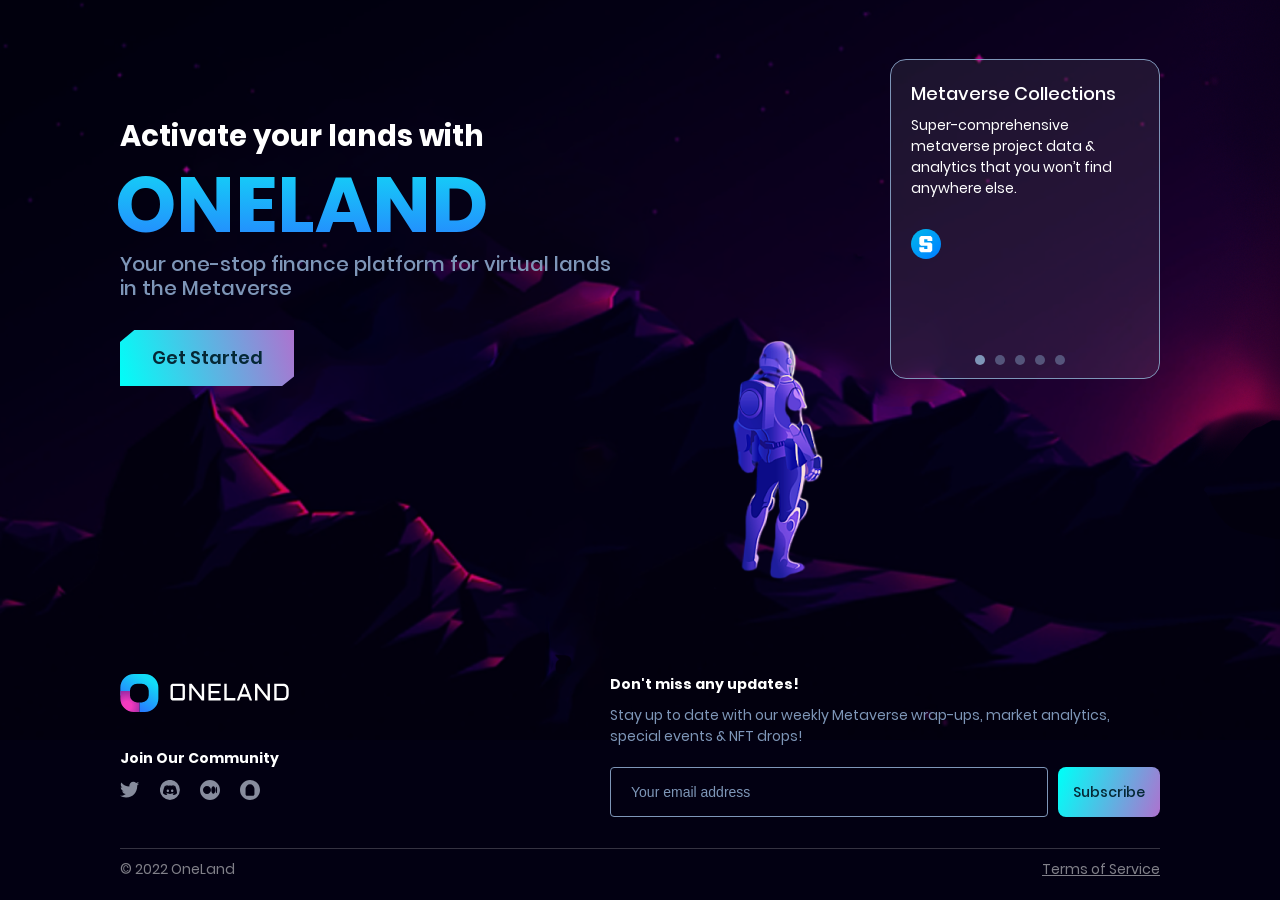
==== index.html @ 05b23cea "deploy: onelandworld/oneland-home@d1d3a62c7130ad51a1234f5a727af1a8e2350b4d" ====
<!DOCTYPE html><html><head><meta name="description" content="One-Stop Land Platform For The Metaverse"/><script async="" src="https://www.googletagmanager.com/gtag/js?id=G-53GM5QS3TE"></script><script>
                      window.dataLayer = window.dataLayer || [];
                      function gtag(){dataLayer.push(arguments);}
                      gtag('js', new Date());
                      gtag('config', 'G-53GM5QS3TE', {  page_path: window.location.pathname });
                    </script><script src="https://platform.twitter.com/widgets.js"></script><meta charSet="utf-8"/><meta name="viewport" content="width=device-width,user-scalable=no"/><meta name="twitter:card" content="summary_large_image"/><meta content="website" property="og:type"/><meta content="OneLand" property="og:site_name"/><meta content="Providing in-depth metaverse data, a land-NFT marketplace and decentralised land financing." property="og:title"/><meta content="https://test.oneland.world/images/twitter_card.png" property="og:image"/><title>ONELAND</title><meta name="next-head-count" content="8"/><link rel="preload" href="/_next/static/css/f285d5e7f4c159bf.css" as="style"/><link rel="stylesheet" href="/_next/static/css/f285d5e7f4c159bf.css" data-n-g=""/><noscript data-n-css=""></noscript><script defer="" nomodule="" src="/_next/static/chunks/polyfills-5cd94c89d3acac5f.js"></script><script src="/_next/static/chunks/webpack-9156655ee0be5806.js" defer=""></script><script src="/_next/static/chunks/framework-4975f770e34de116.js" defer=""></script><script src="/_next/static/chunks/main-056d531d8af152ad.js" defer=""></script><script src="/_next/static/chunks/pages/_app-96e90a92459dfe51.js" defer=""></script><script src="/_next/static/chunks/pages/index-7f9d99bef6bca309.js" defer=""></script><script src="/_next/static/mtpyhe5Tn_V7V4c9-rPi_/_buildManifest.js" defer=""></script><script src="/_next/static/mtpyhe5Tn_V7V4c9-rPi_/_ssgManifest.js" defer=""></script><script src="/_next/static/mtpyhe5Tn_V7V4c9-rPi_/_middlewareManifest.js" defer=""></script><style data-styled="" data-styled-version="5.3.3"></style></head><body><div id="__next" data-reactroot=""><div class="App"></div></div><script id="__NEXT_DATA__" type="application/json">{"props":{"pageProps":{}},"page":"/","query":{},"buildId":"mtpyhe5Tn_V7V4c9-rPi_","nextExport":true,"autoExport":true,"isFallback":false,"scriptLoader":[]}</script></body></html>
---- _next/static/css/f285d5e7f4c159bf.css ----
body,html{padding:0;margin:0;font-family:Poppins,-apple-system,BlinkMacSystemFont,Segoe UI,Roboto,Oxygen,Ubuntu,Cantarell,Fira Sans,Droid Sans,Helvetica Neue,sans-serif;font-weight:400;font-size:14px;-webkit-text-size-adjust:100%;-webkit-tap-highlight-color:rgba(0,0,0,0)}@media screen and (max-width:1600px){html{font-size:12.6px}}@media screen and (max-width:1560px){html{font-size:12.25px}}@media screen and (max-width:1520px){html{font-size:11.9px}}@media screen and (max-width:1440px){html{font-size:11.2px}}@media screen and (max-width:1360px){html{font-size:10.5px}}@media screen and (max-width:1280px){html{font-size:9.8px}}a{color:inherit;text-decoration:none}*{-webkit-box-sizing:border-box;-moz-box-sizing:border-box;box-sizing:border-box}#__next{overflow:hidden;display:-moz-box;display:flex;-moz-box-orient:vertical;-moz-box-direction:normal;flex-direction:column}#__next,.App,body,html{height:100%;width:100%}.echarts-for-react{height:100%!important}.MuiCheckbox-root{padding:0!important}@font-face{font-family:Poppins;src:url(/fonts/Poppins-Regular.ttf) format("truetype");font-style:normal;font-weight:400}@font-face{font-family:Poppins;src:url(/fonts/Poppins-Medium.ttf) format("truetype");font-style:normal;font-weight:500}@font-face{font-family:Poppins;src:url(/fonts/Poppins-SemiBold.ttf) format("truetype");font-style:normal;font-weight:600}@font-face{font-family:Poppins;src:url(/fonts/Poppins-Bold.ttf) format("truetype");font-style:normal;font-weight:700}@font-face{font-family:Poppins;src:url(/fonts/Poppins-ExtraBold.ttf) format("truetype");font-style:normal;font-weight:800}@font-face{font-family:Poppins;src:url(/fonts/Poppins-Black.ttf) format("truetype");font-style:normal;font-weight:900}@font-face{font-family:Mono-Spaced;src:url(/fonts/DroidSansMono.ttf) format("truetype");font-style:normal;font-weight:400}@font-face{font-family:Roboto;src:url(/fonts/Roboto-Regular.ttf) format("truetype");font-style:normal;font-weight:400}.w-400{font-weight:400!important}.w-500{font-weight:500!important}.w-600{font-weight:600!important}.w-700{font-weight:700!important}.w-800{font-weight:800!important}.w-900{font-weight:900!important}.hidden-scroll-bar::-webkit-scrollbar{display:none}.scrollbar::-webkit-scrollbar{width:6px;height:6px;background-color:transparent}.scrollbar::-webkit-scrollbar-thumb{border-radius:3px;background-color:hsla(0,0%,50%,.5)}input::-webkit-inner-spin-button,input::-webkit-outer-spin-button{-webkit-appearance:none}input[type=number]{-moz-appearance:textfield}.MuiTooltip-popper>a{text-decoration:underline}.leaflet-image-layer,.leaflet-layer,.leaflet-marker-icon,.leaflet-marker-shadow,.leaflet-pane,.leaflet-pane>canvas,.leaflet-pane>svg,.leaflet-tile,.leaflet-tile-container,.leaflet-zoom-box{position:absolute;left:0;top:0}.leaflet-container{overflow:hidden}.leaflet-marker-icon,.leaflet-marker-shadow,.leaflet-tile{-webkit-user-select:none;-moz-user-select:none;-ms-user-select:none;user-select:none;-webkit-user-drag:none}.leaflet-tile::-moz-selection{background:transparent}.leaflet-tile::selection{background:transparent}.leaflet-safari .leaflet-tile{image-rendering:-webkit-optimize-contrast}.leaflet-safari .leaflet-tile-container{width:1600px;height:1600px;-webkit-transform-origin:0 0}.leaflet-marker-icon,.leaflet-marker-shadow{display:block}.leaflet-container .leaflet-marker-pane img,.leaflet-container .leaflet-overlay-pane svg,.leaflet-container .leaflet-shadow-pane img,.leaflet-container .leaflet-tile,.leaflet-container .leaflet-tile-pane img,.leaflet-container img.leaflet-image-layer{max-width:none!important;max-height:none!important}.leaflet-container.leaflet-touch-zoom{touch-action:pan-x pan-y}.leaflet-container.leaflet-touch-drag{touch-action:none;touch-action:pinch-zoom}.leaflet-container.leaflet-touch-drag.leaflet-touch-zoom{touch-action:none}.leaflet-container{-webkit-tap-highlight-color:transparent}.leaflet-container a{-webkit-tap-highlight-color:rgba(51,181,229,.4)}.leaflet-tile{-webkit-filter:inherit;filter:inherit;visibility:hidden}.leaflet-tile-loaded{visibility:inherit}.leaflet-zoom-box{width:0;height:0;-moz-box-sizing:border-box;-webkit-box-sizing:border-box;box-sizing:border-box;z-index:800}.leaflet-overlay-pane svg{-moz-user-select:none}.leaflet-pane{z-index:400}.leaflet-tile-pane{z-index:200}.leaflet-overlay-pane{z-index:400}.leaflet-shadow-pane{z-index:500}.leaflet-marker-pane{z-index:600}.leaflet-tooltip-pane{z-index:650}.leaflet-popup-pane{z-index:700}.leaflet-map-pane canvas{z-index:100}.leaflet-map-pane svg{z-index:200}.leaflet-vml-shape{width:1px;height:1px}.lvml{behavior:url(#default#VML);display:inline-block;position:absolute}.leaflet-control{position:relative;z-index:800;pointer-events:visiblePainted;pointer-events:auto}.leaflet-bottom,.leaflet-top{position:absolute;z-index:1000;pointer-events:none}.leaflet-top{top:0}.leaflet-right{right:0}.leaflet-bottom{bottom:0}.leaflet-left{left:0}.leaflet-control{float:left;clear:both}.leaflet-right .leaflet-control{float:right}.leaflet-top .leaflet-control{margin-top:10px}.leaflet-bottom .leaflet-control{margin-bottom:10px}.leaflet-left .leaflet-control{margin-left:10px}.leaflet-right .leaflet-control{margin-right:10px}.leaflet-fade-anim .leaflet-tile{will-change:opacity}.leaflet-fade-anim .leaflet-popup{opacity:0;-webkit-transition:opacity .2s linear;-moz-transition:opacity .2s linear;transition:opacity .2s linear}.leaflet-fade-anim .leaflet-map-pane .leaflet-popup{opacity:1}.leaflet-zoom-animated{-webkit-transform-origin:0 0;-moz-transform-origin:0 0;transform-origin:0 0}.leaflet-zoom-anim .leaflet-zoom-animated{will-change:transform;-webkit-transition:-webkit-transform .25s cubic-bezier(0,0,.25,1);-moz-transition:-moz-transform .25s cubic-bezier(0,0,.25,1);transition:-webkit-transform .25s cubic-bezier(0,0,.25,1);-moz-transition:transform .25s cubic-bezier(0,0,.25,1),-moz-transform .25s cubic-bezier(0,0,.25,1);transition:transform .25s cubic-bezier(0,0,.25,1);transition:transform .25s cubic-bezier(0,0,.25,1),-webkit-transform .25s cubic-bezier(0,0,.25,1),-moz-transform .25s cubic-bezier(0,0,.25,1)}.leaflet-pan-anim .leaflet-tile,.leaflet-zoom-anim .leaflet-tile{-webkit-transition:none;-moz-transition:none;transition:none}.leaflet-zoom-anim .leaflet-zoom-hide{visibility:hidden}.leaflet-interactive{cursor:pointer}.leaflet-grab{cursor:-webkit-grab;cursor:-moz-grab;cursor:grab}.leaflet-crosshair,.leaflet-crosshair .leaflet-interactive{cursor:crosshair}.leaflet-control,.leaflet-popup-pane{cursor:auto}.leaflet-dragging .leaflet-grab,.leaflet-dragging .leaflet-grab .leaflet-interactive,.leaflet-dragging .leaflet-marker-draggable{cursor:move;cursor:-webkit-grabbing;cursor:-moz-grabbing;cursor:grabbing}.leaflet-image-layer,.leaflet-marker-icon,.leaflet-marker-shadow,.leaflet-pane>svg path,.leaflet-tile-container{pointer-events:none}.leaflet-image-layer.leaflet-interactive,.leaflet-marker-icon.leaflet-interactive,.leaflet-pane>svg path.leaflet-interactive,svg.leaflet-image-layer.leaflet-interactive path{pointer-events:visiblePainted;pointer-events:auto}.leaflet-container{background:#ddd;outline:0}.leaflet-container a{color:#0078a8}.leaflet-container a.leaflet-active{outline:2px solid orange}.leaflet-zoom-box{border:2px dotted #38f;background:rgba(255,255,255,.5)}.leaflet-container{font:12px/1.5 Helvetica Neue,Arial,Helvetica,sans-serif}.leaflet-bar{-webkit-box-shadow:0 1px 5px rgba(0,0,0,.65);box-shadow:0 1px 5px rgba(0,0,0,.65);border-radius:4px}.leaflet-bar a,.leaflet-bar a:hover{background-color:#fff;border-bottom:1px solid #ccc;width:26px;height:26px;line-height:26px;display:block;text-align:center;text-decoration:none;color:#000}.leaflet-bar a,.leaflet-control-layers-toggle{background-position:50% 50%;background-repeat:no-repeat;display:block}.leaflet-bar a:hover{background-color:#f4f4f4}.leaflet-bar a:first-child{border-top-left-radius:4px;border-top-right-radius:4px}.leaflet-bar a:last-child{border-bottom-left-radius:4px;border-bottom-right-radius:4px;border-bottom:none}.leaflet-bar a.leaflet-disabled{cursor:default;background-color:#f4f4f4;color:#bbb}.leaflet-touch .leaflet-bar a{width:30px;height:30px;line-height:30px}.leaflet-touch .leaflet-bar a:first-child{border-top-left-radius:2px;border-top-right-radius:2px}.leaflet-touch .leaflet-bar a:last-child{border-bottom-left-radius:2px;border-bottom-right-radius:2px}.leaflet-control-zoom-in,.leaflet-control-zoom-out{font:700 18px Lucida Console,Monaco,monospace;text-indent:1px}.leaflet-touch .leaflet-control-zoom-in,.leaflet-touch .leaflet-control-zoom-out{font-size:22px}.leaflet-control-layers{-webkit-box-shadow:0 1px 5px rgba(0,0,0,.4);box-shadow:0 1px 5px rgba(0,0,0,.4);background:#fff;border-radius:5px}.leaflet-control-layers-toggle{background-image:url(/_next/static/media/layers.ef6db872.png);width:36px;height:36px}.leaflet-retina .leaflet-control-layers-toggle{background-image:url(/_next/static/media/layers-2x.9859cd12.png);background-size:26px 26px}.leaflet-touch .leaflet-control-layers-toggle{width:44px;height:44px}.leaflet-control-layers-expanded .leaflet-control-layers-toggle,.leaflet-control-layers .leaflet-control-layers-list{display:none}.leaflet-control-layers-expanded .leaflet-control-layers-list{display:block;position:relative}.leaflet-control-layers-expanded{padding:6px 10px 6px 6px;color:#333;background:#fff}.leaflet-control-layers-scrollbar{overflow-y:scroll;overflow-x:hidden;padding-right:5px}.leaflet-control-layers-selector{margin-top:2px;position:relative;top:1px}.leaflet-control-layers label{display:block}.leaflet-control-layers-separator{height:0;border-top:1px solid #ddd;margin:5px -10px 5px -6px}.leaflet-default-icon-path{background-image:url(/_next/static/media/marker-icon.d577052a.png)}.leaflet-container .leaflet-control-attribution{background:#fff;background:hsla(0,0%,100%,.7);margin:0}.leaflet-control-attribution,.leaflet-control-scale-line{padding:0 5px;color:#333}.leaflet-control-attribution a{text-decoration:none}.leaflet-control-attribution a:hover{text-decoration:underline}.leaflet-container .leaflet-control-attribution,.leaflet-container .leaflet-control-scale{font-size:11px}.leaflet-left .leaflet-control-scale{margin-left:5px}.leaflet-bottom .leaflet-control-scale{margin-bottom:5px}.leaflet-control-scale-line{border:2px solid #777;border-top:none;line-height:1.1;padding:2px 5px 1px;font-size:11px;white-space:nowrap;overflow:hidden;-moz-box-sizing:border-box;-webkit-box-sizing:border-box;box-sizing:border-box;background:#fff;background:hsla(0,0%,100%,.5)}.leaflet-control-scale-line:not(:first-child){border-top:2px solid #777;border-bottom:none;margin-top:-2px}.leaflet-control-scale-line:not(:first-child):not(:last-child){border-bottom:2px solid #777}.leaflet-touch .leaflet-bar,.leaflet-touch .leaflet-control-attribution,.leaflet-touch .leaflet-control-layers{-webkit-box-shadow:none;box-shadow:none}.leaflet-touch .leaflet-bar,.leaflet-touch .leaflet-control-layers{border:2px solid rgba(0,0,0,.2);background-clip:padding-box}.leaflet-popup{position:absolute;text-align:center;margin-bottom:20px}.leaflet-popup-content-wrapper{padding:1px;text-align:left;border-radius:12px}.leaflet-popup-content{margin:13px 19px;line-height:1.4}.leaflet-popup-content p{margin:18px 0}.leaflet-popup-tip-container{width:40px;height:20px;position:absolute;left:50%;margin-left:-20px;overflow:hidden;pointer-events:none}.leaflet-popup-tip{width:17px;height:17px;padding:1px;margin:-10px auto 0;-webkit-transform:rotate(45deg);-moz-transform:rotate(45deg);transform:rotate(45deg)}.leaflet-popup-content-wrapper,.leaflet-popup-tip{background:#fff;color:#333;-webkit-box-shadow:0 3px 14px rgba(0,0,0,.4);box-shadow:0 3px 14px rgba(0,0,0,.4)}.leaflet-container a.leaflet-popup-close-button{position:absolute;top:0;right:0;padding:4px 4px 0 0;border:none;text-align:center;width:18px;height:14px;font:16px/14px Tahoma,Verdana,sans-serif;color:#c3c3c3;text-decoration:none;font-weight:700;background:transparent}.leaflet-container a.leaflet-popup-close-button:hover{color:#999}.leaflet-popup-scrolled{overflow:auto;border-bottom:1px solid #ddd;border-top:1px solid #ddd}.leaflet-oldie .leaflet-popup-content-wrapper{-ms-zoom:1}.leaflet-oldie .leaflet-popup-tip{width:24px;margin:0 auto;-ms-filter:"progid:DXImageTransform.Microsoft.Matrix(M11=0.70710678, M12=0.70710678, M21=-0.70710678, M22=0.70710678)";filter:progid:DXImageTransform.Microsoft.Matrix(M11=0.70710678,M12=0.70710678,M21=-0.70710678,M22=0.70710678)}.leaflet-oldie .leaflet-popup-tip-container{margin-top:-1px}.leaflet-oldie .leaflet-control-layers,.leaflet-oldie .leaflet-control-zoom,.leaflet-oldie .leaflet-popup-content-wrapper,.leaflet-oldie .leaflet-popup-tip{border:1px solid #999}.leaflet-div-icon{background:#fff;border:1px solid #666}.leaflet-tooltip{position:absolute;padding:6px;background-color:#fff;border:1px solid #fff;border-radius:3px;color:#222;white-space:nowrap;-webkit-user-select:none;-moz-user-select:none;-ms-user-select:none;user-select:none;pointer-events:none;-webkit-box-shadow:0 1px 3px rgba(0,0,0,.4);box-shadow:0 1px 3px rgba(0,0,0,.4)}.leaflet-tooltip.leaflet-clickable{cursor:pointer;pointer-events:auto}.leaflet-tooltip-bottom:before,.leaflet-tooltip-left:before,.leaflet-tooltip-right:before,.leaflet-tooltip-top:before{position:absolute;pointer-events:none;border:6px solid transparent;background:transparent;content:""}.leaflet-tooltip-bottom{margin-top:6px}.leaflet-tooltip-top{margin-top:-6px}.leaflet-tooltip-bottom:before,.leaflet-tooltip-top:before{left:50%;margin-left:-6px}.leaflet-tooltip-top:before{bottom:0;margin-bottom:-12px;border-top-color:#fff}.leaflet-tooltip-bottom:before{top:0;margin-top:-12px;margin-left:-6px;border-bottom-color:#fff}.leaflet-tooltip-left{margin-left:-6px}.leaflet-tooltip-right{margin-left:6px}.leaflet-tooltip-left:before,.leaflet-tooltip-right:before{top:50%;margin-top:-6px}.leaflet-tooltip-left:before{right:0;margin-right:-12px;border-left-color:#fff}.leaflet-tooltip-right:before{left:0;margin-left:-12px;border-right-color:#fff}
---- _next/static/css/f285d5e7f4c159bf.css ----
body,html{padding:0;margin:0;font-family:Poppins,-apple-system,BlinkMacSystemFont,Segoe UI,Roboto,Oxygen,Ubuntu,Cantarell,Fira Sans,Droid Sans,Helvetica Neue,sans-serif;font-weight:400;font-size:14px;-webkit-text-size-adjust:100%;-webkit-tap-highlight-color:rgba(0,0,0,0)}@media screen and (max-width:1600px){html{font-size:12.6px}}@media screen and (max-width:1560px){html{font-size:12.25px}}@media screen and (max-width:1520px){html{font-size:11.9px}}@media screen and (max-width:1440px){html{font-size:11.2px}}@media screen and (max-width:1360px){html{font-size:10.5px}}@media screen and (max-width:1280px){html{font-size:9.8px}}a{color:inherit;text-decoration:none}*{-webkit-box-sizing:border-box;-moz-box-sizing:border-box;box-sizing:border-box}#__next{overflow:hidden;display:-moz-box;display:flex;-moz-box-orient:vertical;-moz-box-direction:normal;flex-direction:column}#__next,.App,body,html{height:100%;width:100%}.echarts-for-react{height:100%!important}.MuiCheckbox-root{padding:0!important}@font-face{font-family:Poppins;src:url(/fonts/Poppins-Regular.ttf) format("truetype");font-style:normal;font-weight:400}@font-face{font-family:Poppins;src:url(/fonts/Poppins-Medium.ttf) format("truetype");font-style:normal;font-weight:500}@font-face{font-family:Poppins;src:url(/fonts/Poppins-SemiBold.ttf) format("truetype");font-style:normal;font-weight:600}@font-face{font-family:Poppins;src:url(/fonts/Poppins-Bold.ttf) format("truetype");font-style:normal;font-weight:700}@font-face{font-family:Poppins;src:url(/fonts/Poppins-ExtraBold.ttf) format("truetype");font-style:normal;font-weight:800}@font-face{font-family:Poppins;src:url(/fonts/Poppins-Black.ttf) format("truetype");font-style:normal;font-weight:900}@font-face{font-family:Mono-Spaced;src:url(/fonts/DroidSansMono.ttf) format("truetype");font-style:normal;font-weight:400}@font-face{font-family:Roboto;src:url(/fonts/Roboto-Regular.ttf) format("truetype");font-style:normal;font-weight:400}.w-400{font-weight:400!important}.w-500{font-weight:500!important}.w-600{font-weight:600!important}.w-700{font-weight:700!important}.w-800{font-weight:800!important}.w-900{font-weight:900!important}.hidden-scroll-bar::-webkit-scrollbar{display:none}.scrollbar::-webkit-scrollbar{width:6px;height:6px;background-color:transparent}.scrollbar::-webkit-scrollbar-thumb{border-radius:3px;background-color:hsla(0,0%,50%,.5)}input::-webkit-inner-spin-button,input::-webkit-outer-spin-button{-webkit-appearance:none}input[type=number]{-moz-appearance:textfield}.MuiTooltip-popper>a{text-decoration:underline}.leaflet-image-layer,.leaflet-layer,.leaflet-marker-icon,.leaflet-marker-shadow,.leaflet-pane,.leaflet-pane>canvas,.leaflet-pane>svg,.leaflet-tile,.leaflet-tile-container,.leaflet-zoom-box{position:absolute;left:0;top:0}.leaflet-container{overflow:hidden}.leaflet-marker-icon,.leaflet-marker-shadow,.leaflet-tile{-webkit-user-select:none;-moz-user-select:none;-ms-user-select:none;user-select:none;-webkit-user-drag:none}.leaflet-tile::-moz-selection{background:transparent}.leaflet-tile::selection{background:transparent}.leaflet-safari .leaflet-tile{image-rendering:-webkit-optimize-contrast}.leaflet-safari .leaflet-tile-container{width:1600px;height:1600px;-webkit-transform-origin:0 0}.leaflet-marker-icon,.leaflet-marker-shadow{display:block}.leaflet-container .leaflet-marker-pane img,.leaflet-container .leaflet-overlay-pane svg,.leaflet-container .leaflet-shadow-pane img,.leaflet-container .leaflet-tile,.leaflet-container .leaflet-tile-pane img,.leaflet-container img.leaflet-image-layer{max-width:none!important;max-height:none!important}.leaflet-container.leaflet-touch-zoom{touch-action:pan-x pan-y}.leaflet-container.leaflet-touch-drag{touch-action:none;touch-action:pinch-zoom}.leaflet-container.leaflet-touch-drag.leaflet-touch-zoom{touch-action:none}.leaflet-container{-webkit-tap-highlight-color:transparent}.leaflet-container a{-webkit-tap-highlight-color:rgba(51,181,229,.4)}.leaflet-tile{-webkit-filter:inherit;filter:inherit;visibility:hidden}.leaflet-tile-loaded{visibility:inherit}.leaflet-zoom-box{width:0;height:0;-moz-box-sizing:border-box;-webkit-box-sizing:border-box;box-sizing:border-box;z-index:800}.leaflet-overlay-pane svg{-moz-user-select:none}.leaflet-pane{z-index:400}.leaflet-tile-pane{z-index:200}.leaflet-overlay-pane{z-index:400}.leaflet-shadow-pane{z-index:500}.leaflet-marker-pane{z-index:600}.leaflet-tooltip-pane{z-index:650}.leaflet-popup-pane{z-index:700}.leaflet-map-pane canvas{z-index:100}.leaflet-map-pane svg{z-index:200}.leaflet-vml-shape{width:1px;height:1px}.lvml{behavior:url(#default#VML);display:inline-block;position:absolute}.leaflet-control{position:relative;z-index:800;pointer-events:visiblePainted;pointer-events:auto}.leaflet-bottom,.leaflet-top{position:absolute;z-index:1000;pointer-events:none}.leaflet-top{top:0}.leaflet-right{right:0}.leaflet-bottom{bottom:0}.leaflet-left{left:0}.leaflet-control{float:left;clear:both}.leaflet-right .leaflet-control{float:right}.leaflet-top .leaflet-control{margin-top:10px}.leaflet-bottom .leaflet-control{margin-bottom:10px}.leaflet-left .leaflet-control{margin-left:10px}.leaflet-right .leaflet-control{margin-right:10px}.leaflet-fade-anim .leaflet-tile{will-change:opacity}.leaflet-fade-anim .leaflet-popup{opacity:0;-webkit-transition:opacity .2s linear;-moz-transition:opacity .2s linear;transition:opacity .2s linear}.leaflet-fade-anim .leaflet-map-pane .leaflet-popup{opacity:1}.leaflet-zoom-animated{-webkit-transform-origin:0 0;-moz-transform-origin:0 0;transform-origin:0 0}.leaflet-zoom-anim .leaflet-zoom-animated{will-change:transform;-webkit-transition:-webkit-transform .25s cubic-bezier(0,0,.25,1);-moz-transition:-moz-transform .25s cubic-bezier(0,0,.25,1);transition:-webkit-transform .25s cubic-bezier(0,0,.25,1);-moz-transition:transform .25s cubic-bezier(0,0,.25,1),-moz-transform .25s cubic-bezier(0,0,.25,1);transition:transform .25s cubic-bezier(0,0,.25,1);transition:transform .25s cubic-bezier(0,0,.25,1),-webkit-transform .25s cubic-bezier(0,0,.25,1),-moz-transform .25s cubic-bezier(0,0,.25,1)}.leaflet-pan-anim .leaflet-tile,.leaflet-zoom-anim .leaflet-tile{-webkit-transition:none;-moz-transition:none;transition:none}.leaflet-zoom-anim .leaflet-zoom-hide{visibility:hidden}.leaflet-interactive{cursor:pointer}.leaflet-grab{cursor:-webkit-grab;cursor:-moz-grab;cursor:grab}.leaflet-crosshair,.leaflet-crosshair .leaflet-interactive{cursor:crosshair}.leaflet-control,.leaflet-popup-pane{cursor:auto}.leaflet-dragging .leaflet-grab,.leaflet-dragging .leaflet-grab .leaflet-interactive,.leaflet-dragging .leaflet-marker-draggable{cursor:move;cursor:-webkit-grabbing;cursor:-moz-grabbing;cursor:grabbing}.leaflet-image-layer,.leaflet-marker-icon,.leaflet-marker-shadow,.leaflet-pane>svg path,.leaflet-tile-container{pointer-events:none}.leaflet-image-layer.leaflet-interactive,.leaflet-marker-icon.leaflet-interactive,.leaflet-pane>svg path.leaflet-interactive,svg.leaflet-image-layer.leaflet-interactive path{pointer-events:visiblePainted;pointer-events:auto}.leaflet-container{background:#ddd;outline:0}.leaflet-container a{color:#0078a8}.leaflet-container a.leaflet-active{outline:2px solid orange}.leaflet-zoom-box{border:2px dotted #38f;background:rgba(255,255,255,.5)}.leaflet-container{font:12px/1.5 Helvetica Neue,Arial,Helvetica,sans-serif}.leaflet-bar{-webkit-box-shadow:0 1px 5px rgba(0,0,0,.65);box-shadow:0 1px 5px rgba(0,0,0,.65);border-radius:4px}.leaflet-bar a,.leaflet-bar a:hover{background-color:#fff;border-bottom:1px solid #ccc;width:26px;height:26px;line-height:26px;display:block;text-align:center;text-decoration:none;color:#000}.leaflet-bar a,.leaflet-control-layers-toggle{background-position:50% 50%;background-repeat:no-repeat;display:block}.leaflet-bar a:hover{background-color:#f4f4f4}.leaflet-bar a:first-child{border-top-left-radius:4px;border-top-right-radius:4px}.leaflet-bar a:last-child{border-bottom-left-radius:4px;border-bottom-right-radius:4px;border-bottom:none}.leaflet-bar a.leaflet-disabled{cursor:default;background-color:#f4f4f4;color:#bbb}.leaflet-touch .leaflet-bar a{width:30px;height:30px;line-height:30px}.leaflet-touch .leaflet-bar a:first-child{border-top-left-radius:2px;border-top-right-radius:2px}.leaflet-touch .leaflet-bar a:last-child{border-bottom-left-radius:2px;border-bottom-right-radius:2px}.leaflet-control-zoom-in,.leaflet-control-zoom-out{font:700 18px Lucida Console,Monaco,monospace;text-indent:1px}.leaflet-touch .leaflet-control-zoom-in,.leaflet-touch .leaflet-control-zoom-out{font-size:22px}.leaflet-control-layers{-webkit-box-shadow:0 1px 5px rgba(0,0,0,.4);box-shadow:0 1px 5px rgba(0,0,0,.4);background:#fff;border-radius:5px}.leaflet-control-layers-toggle{background-image:url(/_next/static/media/layers.ef6db872.png);width:36px;height:36px}.leaflet-retina .leaflet-control-layers-toggle{background-image:url(/_next/static/media/layers-2x.9859cd12.png);background-size:26px 26px}.leaflet-touch .leaflet-control-layers-toggle{width:44px;height:44px}.leaflet-control-layers-expanded .leaflet-control-layers-toggle,.leaflet-control-layers .leaflet-control-layers-list{display:none}.leaflet-control-layers-expanded .leaflet-control-layers-list{display:block;position:relative}.leaflet-control-layers-expanded{padding:6px 10px 6px 6px;color:#333;background:#fff}.leaflet-control-layers-scrollbar{overflow-y:scroll;overflow-x:hidden;padding-right:5px}.leaflet-control-layers-selector{margin-top:2px;position:relative;top:1px}.leaflet-control-layers label{display:block}.leaflet-control-layers-separator{height:0;border-top:1px solid #ddd;margin:5px -10px 5px -6px}.leaflet-default-icon-path{background-image:url(/_next/static/media/marker-icon.d577052a.png)}.leaflet-container .leaflet-control-attribution{background:#fff;background:hsla(0,0%,100%,.7);margin:0}.leaflet-control-attribution,.leaflet-control-scale-line{padding:0 5px;color:#333}.leaflet-control-attribution a{text-decoration:none}.leaflet-control-attribution a:hover{text-decoration:underline}.leaflet-container .leaflet-control-attribution,.leaflet-container .leaflet-control-scale{font-size:11px}.leaflet-left .leaflet-control-scale{margin-left:5px}.leaflet-bottom .leaflet-control-scale{margin-bottom:5px}.leaflet-control-scale-line{border:2px solid #777;border-top:none;line-height:1.1;padding:2px 5px 1px;font-size:11px;white-space:nowrap;overflow:hidden;-moz-box-sizing:border-box;-webkit-box-sizing:border-box;box-sizing:border-box;background:#fff;background:hsla(0,0%,100%,.5)}.leaflet-control-scale-line:not(:first-child){border-top:2px solid #777;border-bottom:none;margin-top:-2px}.leaflet-control-scale-line:not(:first-child):not(:last-child){border-bottom:2px solid #777}.leaflet-touch .leaflet-bar,.leaflet-touch .leaflet-control-attribution,.leaflet-touch .leaflet-control-layers{-webkit-box-shadow:none;box-shadow:none}.leaflet-touch .leaflet-bar,.leaflet-touch .leaflet-control-layers{border:2px solid rgba(0,0,0,.2);background-clip:padding-box}.leaflet-popup{position:absolute;text-align:center;margin-bottom:20px}.leaflet-popup-content-wrapper{padding:1px;text-align:left;border-radius:12px}.leaflet-popup-content{margin:13px 19px;line-height:1.4}.leaflet-popup-content p{margin:18px 0}.leaflet-popup-tip-container{width:40px;height:20px;position:absolute;left:50%;margin-left:-20px;overflow:hidden;pointer-events:none}.leaflet-popup-tip{width:17px;height:17px;padding:1px;margin:-10px auto 0;-webkit-transform:rotate(45deg);-moz-transform:rotate(45deg);transform:rotate(45deg)}.leaflet-popup-content-wrapper,.leaflet-popup-tip{background:#fff;color:#333;-webkit-box-shadow:0 3px 14px rgba(0,0,0,.4);box-shadow:0 3px 14px rgba(0,0,0,.4)}.leaflet-container a.leaflet-popup-close-button{position:absolute;top:0;right:0;padding:4px 4px 0 0;border:none;text-align:center;width:18px;height:14px;font:16px/14px Tahoma,Verdana,sans-serif;color:#c3c3c3;text-decoration:none;font-weight:700;background:transparent}.leaflet-container a.leaflet-popup-close-button:hover{color:#999}.leaflet-popup-scrolled{overflow:auto;border-bottom:1px solid #ddd;border-top:1px solid #ddd}.leaflet-oldie .leaflet-popup-content-wrapper{-ms-zoom:1}.leaflet-oldie .leaflet-popup-tip{width:24px;margin:0 auto;-ms-filter:"progid:DXImageTransform.Microsoft.Matrix(M11=0.70710678, M12=0.70710678, M21=-0.70710678, M22=0.70710678)";filter:progid:DXImageTransform.Microsoft.Matrix(M11=0.70710678,M12=0.70710678,M21=-0.70710678,M22=0.70710678)}.leaflet-oldie .leaflet-popup-tip-container{margin-top:-1px}.leaflet-oldie .leaflet-control-layers,.leaflet-oldie .leaflet-control-zoom,.leaflet-oldie .leaflet-popup-content-wrapper,.leaflet-oldie .leaflet-popup-tip{border:1px solid #999}.leaflet-div-icon{background:#fff;border:1px solid #666}.leaflet-tooltip{position:absolute;padding:6px;background-color:#fff;border:1px solid #fff;border-radius:3px;color:#222;white-space:nowrap;-webkit-user-select:none;-moz-user-select:none;-ms-user-select:none;user-select:none;pointer-events:none;-webkit-box-shadow:0 1px 3px rgba(0,0,0,.4);box-shadow:0 1px 3px rgba(0,0,0,.4)}.leaflet-tooltip.leaflet-clickable{cursor:pointer;pointer-events:auto}.leaflet-tooltip-bottom:before,.leaflet-tooltip-left:before,.leaflet-tooltip-right:before,.leaflet-tooltip-top:before{position:absolute;pointer-events:none;border:6px solid transparent;background:transparent;content:""}.leaflet-tooltip-bottom{margin-top:6px}.leaflet-tooltip-top{margin-top:-6px}.leaflet-tooltip-bottom:before,.leaflet-tooltip-top:before{left:50%;margin-left:-6px}.leaflet-tooltip-top:before{bottom:0;margin-bottom:-12px;border-top-color:#fff}.leaflet-tooltip-bottom:before{top:0;margin-top:-12px;margin-left:-6px;border-bottom-color:#fff}.leaflet-tooltip-left{margin-left:-6px}.leaflet-tooltip-right{margin-left:6px}.leaflet-tooltip-left:before,.leaflet-tooltip-right:before{top:50%;margin-top:-6px}.leaflet-tooltip-left:before{right:0;margin-right:-12px;border-left-color:#fff}.leaflet-tooltip-right:before{left:0;margin-left:-12px;border-right-color:#fff}
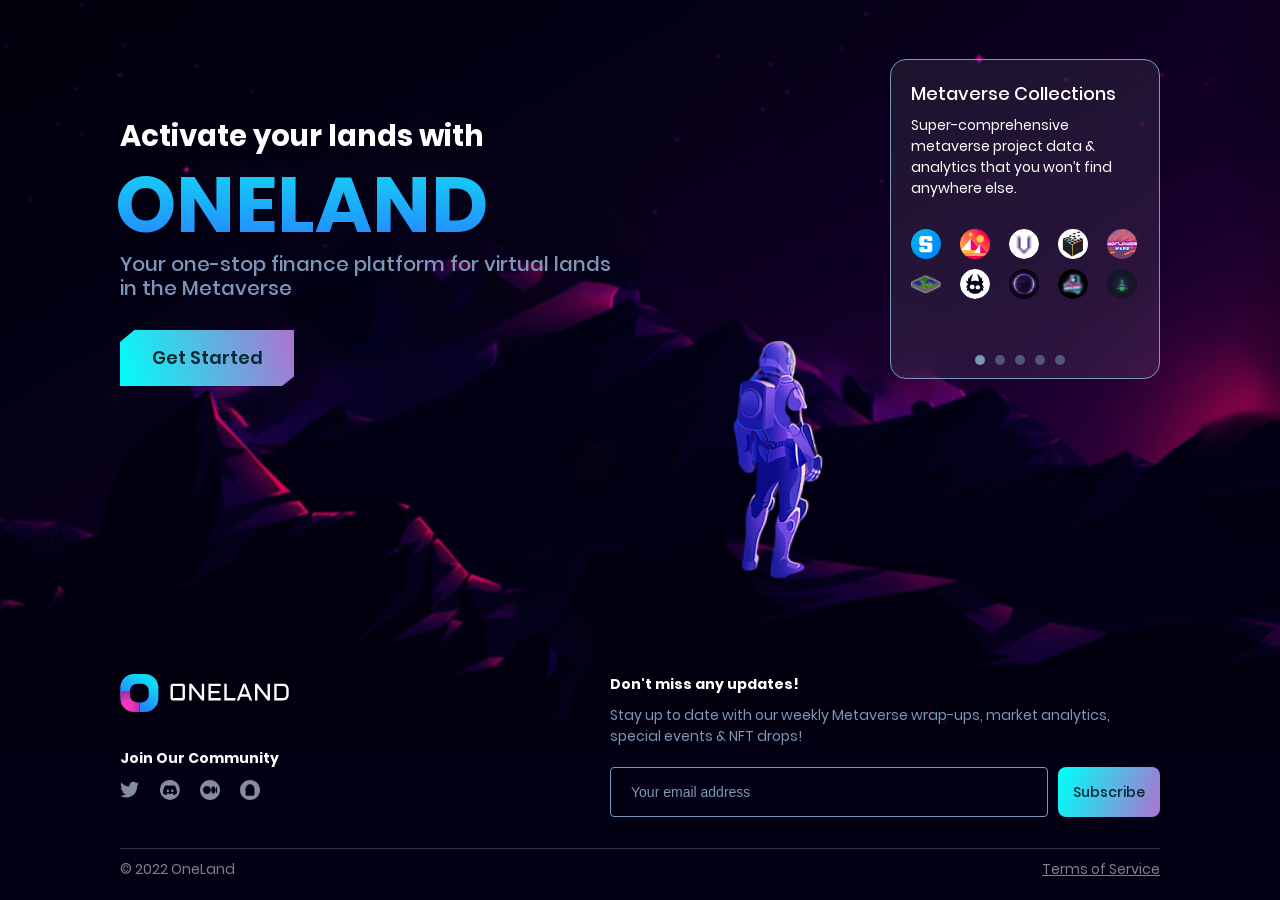
==== commit 5ee79f87: "deploy: onelandworld/oneland-home@2ad3f875a78e3b9e1910add9a301efbe677348bb" ====
--- a/index.html
+++ b/index.html
@@ -1,6 +1,6 @@
-<!DOCTYPE html><html><head><meta name="description" content="One-Stop Land Platform For The Metaverse"/><script async="" src="https://www.googletagmanager.com/gtag/js?id=G-53GM5QS3TE"></script><script>
+<!DOCTYPE html><html><head><meta charSet="utf-8"/><meta name="viewport" content="width=device-width,user-scalable=no"/><meta name="twitter:card" content="summary_large_image"/><meta content="website" property="og:type"/><meta content="OneLand" property="og:site_name"/><meta content="Providing in-depth Metaverse market and project data, a Land NFT marketplace and Virtual Real Estate Media Hub" property="og:title"/><meta content="https://oneland.world/images/twitter_card.png" property="og:image"/><title>ONELAND</title><meta name="next-head-count" content="8"/><meta name="description" content="One-Stop Land Platform for The Metaverse"/><script async="" src="https://www.googletagmanager.com/gtag/js?id=G-53GM5QS3TE"></script><script>
                       window.dataLayer = window.dataLayer || [];
                       function gtag(){dataLayer.push(arguments);}
                       gtag('js', new Date());
                       gtag('config', 'G-53GM5QS3TE', {  page_path: window.location.pathname });
-                    </script><script src="https://platform.twitter.com/widgets.js"></script><meta charSet="utf-8"/><meta name="viewport" content="width=device-width,user-scalable=no"/><meta name="twitter:card" content="summary_large_image"/><meta content="website" property="og:type"/><meta content="OneLand" property="og:site_name"/><meta content="Providing in-depth metaverse data, a land-NFT marketplace and decentralised land financing." property="og:title"/><meta content="https://test.oneland.world/images/twitter_card.png" property="og:image"/><title>ONELAND</title><meta name="next-head-count" content="8"/><link rel="preload" href="/_next/static/css/f285d5e7f4c159bf.css" as="style"/><link rel="stylesheet" href="/_next/static/css/f285d5e7f4c159bf.css" data-n-g=""/><noscript data-n-css=""></noscript><script defer="" nomodule="" src="/_next/static/chunks/polyfills-5cd94c89d3acac5f.js"></script><script src="/_next/static/chunks/webpack-9156655ee0be5806.js" defer=""></script><script src="/_next/static/chunks/framework-4975f770e34de116.js" defer=""></script><script src="/_next/static/chunks/main-056d531d8af152ad.js" defer=""></script><script src="/_next/static/chunks/pages/_app-96e90a92459dfe51.js" defer=""></script><script src="/_next/static/chunks/pages/index-7f9d99bef6bca309.js" defer=""></script><script src="/_next/static/mtpyhe5Tn_V7V4c9-rPi_/_buildManifest.js" defer=""></script><script src="/_next/static/mtpyhe5Tn_V7V4c9-rPi_/_ssgManifest.js" defer=""></script><script src="/_next/static/mtpyhe5Tn_V7V4c9-rPi_/_middlewareManifest.js" defer=""></script><style data-styled="" data-styled-version="5.3.3"></style></head><body><div id="__next" data-reactroot=""><div class="App"></div></div><script id="__NEXT_DATA__" type="application/json">{"props":{"pageProps":{}},"page":"/","query":{},"buildId":"mtpyhe5Tn_V7V4c9-rPi_","nextExport":true,"autoExport":true,"isFallback":false,"scriptLoader":[]}</script></body></html>+                    </script><script src="https://platform.twitter.com/widgets.js"></script><link rel="preload" href="/_next/static/css/a9a247ccb3dfcb4e.css" as="style"/><link rel="stylesheet" href="/_next/static/css/a9a247ccb3dfcb4e.css" data-n-g=""/><noscript data-n-css=""></noscript><script defer="" nomodule="" src="/_next/static/chunks/polyfills-c67a75d1b6f99dc8.js"></script><script src="/_next/static/chunks/webpack-e286ef7a2d4c96e2.js" defer=""></script><script src="/_next/static/chunks/framework-36098b990598bc0c.js" defer=""></script><script src="/_next/static/chunks/main-a00188b5d49149a0.js" defer=""></script><script src="/_next/static/chunks/pages/_app-6578eeca4785e4cb.js" defer=""></script><script src="/_next/static/chunks/pages/index-bf2d118e84ed1883.js" defer=""></script><script src="/_next/static/yItH7-ezKbSZVuBOQSiZb/_buildManifest.js" defer=""></script><script src="/_next/static/yItH7-ezKbSZVuBOQSiZb/_ssgManifest.js" defer=""></script><style data-styled="" data-styled-version="5.3.3"></style></head><body><div id="__next"><div class="App"></div></div><script id="__NEXT_DATA__" type="application/json">{"props":{"pageProps":{}},"page":"/","query":{},"buildId":"yItH7-ezKbSZVuBOQSiZb","nextExport":true,"autoExport":true,"isFallback":false,"scriptLoader":[]}</script></body></html>
--- a/_next/static/css/a9a247ccb3dfcb4e.css
+++ b/_next/static/css/a9a247ccb3dfcb4e.css
@@ -0,0 +1 @@
+body,html{padding:0;margin:0;font-family:Poppins,-apple-system,BlinkMacSystemFont,Segoe UI,Roboto,Oxygen,Ubuntu,Cantarell,Fira Sans,Droid Sans,Helvetica Neue,sans-serif;font-weight:400;font-size:14px;-webkit-text-size-adjust:100%;-webkit-tap-highlight-color:rgba(0,0,0,0)}@media screen and (max-width:1600px){html{font-size:12.6px}}@media screen and (max-width:1560px){html{font-size:12.25px}}@media screen and (max-width:1520px){html{font-size:11.9px}}@media screen and (max-width:1440px){html{font-size:11.2px}}@media screen and (max-width:1360px){html{font-size:10.5px}}@media screen and (max-width:1280px){html{font-size:9.8px}}a{color:inherit;text-decoration:none}*{box-sizing:border-box}#__next{overflow:hidden;display:flex;flex-direction:column}#__next,.App,body,html{height:100%;width:100%}.echarts-for-react{height:100%!important}.MuiCheckbox-root{padding:0!important}@font-face{font-family:Poppins;src:url(/fonts/Poppins-Light.ttf) format("truetype");font-style:normal;font-weight:300}@font-face{font-family:Poppins;src:url(/fonts/Poppins-Regular.ttf) format("truetype");font-style:normal;font-weight:400}@font-face{font-family:Poppins;src:url(/fonts/Poppins-Medium.ttf) format("truetype");font-style:normal;font-weight:500}@font-face{font-family:Poppins;src:url(/fonts/Poppins-SemiBold.ttf) format("truetype");font-style:normal;font-weight:600}@font-face{font-family:Poppins;src:url(/fonts/Poppins-Bold.ttf) format("truetype");font-style:normal;font-weight:700}@font-face{font-family:Poppins;src:url(/fonts/Poppins-ExtraBold.ttf) format("truetype");font-style:normal;font-weight:800}@font-face{font-family:Poppins;src:url(/fonts/Poppins-Black.ttf) format("truetype");font-style:normal;font-weight:900}@font-face{font-family:Mono-Spaced;src:url(/fonts/DroidSansMono.ttf) format("truetype");font-style:normal;font-weight:400}@font-face{font-family:Roboto;src:url(/fonts/Roboto-Regular.ttf) format("truetype");font-style:normal;font-weight:400}.w-300{font-weight:300!important}.w-400{font-weight:400!important}.w-500{font-weight:500!important}.w-600{font-weight:600!important}.w-700{font-weight:700!important}.w-800{font-weight:800!important}.w-900{font-weight:900!important}.hidden-scroll-bar::-webkit-scrollbar{display:none}.scrollbar::-webkit-scrollbar{width:6px;height:6px;background-color:transparent}.scrollbar::-webkit-scrollbar-thumb{border-radius:3px;background-color:hsla(0,0%,50%,.5)}input::-webkit-inner-spin-button,input::-webkit-outer-spin-button{-webkit-appearance:none}input[type=number]{-moz-appearance:textfield}.MuiTooltip-popper>a{text-decoration:underline}.leaflet-image-layer,.leaflet-layer,.leaflet-marker-icon,.leaflet-marker-shadow,.leaflet-pane,.leaflet-pane>canvas,.leaflet-pane>svg,.leaflet-tile,.leaflet-tile-container,.leaflet-zoom-box{position:absolute;left:0;top:0}.leaflet-container{overflow:hidden}.leaflet-marker-icon,.leaflet-marker-shadow,.leaflet-tile{-webkit-user-select:none;-moz-user-select:none;user-select:none;-webkit-user-drag:none}.leaflet-tile::selection{background:transparent}.leaflet-safari .leaflet-tile{image-rendering:-webkit-optimize-contrast}.leaflet-safari .leaflet-tile-container{width:1600px;height:1600px;-webkit-transform-origin:0 0}.leaflet-marker-icon,.leaflet-marker-shadow{display:block}.leaflet-container .leaflet-marker-pane img,.leaflet-container .leaflet-overlay-pane svg,.leaflet-container .leaflet-shadow-pane img,.leaflet-container .leaflet-tile,.leaflet-container .leaflet-tile-pane img,.leaflet-container img.leaflet-image-layer{max-width:none!important;max-height:none!important}.leaflet-container.leaflet-touch-zoom{touch-action:pan-x pan-y}.leaflet-container.leaflet-touch-drag{touch-action:none;touch-action:pinch-zoom}.leaflet-container.leaflet-touch-drag.leaflet-touch-zoom{touch-action:none}.leaflet-container{-webkit-tap-highlight-color:transparent}.leaflet-container a{-webkit-tap-highlight-color:rgba(51,181,229,.4)}.leaflet-tile{filter:inherit;visibility:hidden}.leaflet-tile-loaded{visibility:inherit}.leaflet-zoom-box{width:0;height:0;box-sizing:border-box;z-index:800}.leaflet-overlay-pane svg{-moz-user-select:none}.leaflet-pane{z-index:400}.leaflet-tile-pane{z-index:200}.leaflet-overlay-pane{z-index:400}.leaflet-shadow-pane{z-index:500}.leaflet-marker-pane{z-index:600}.leaflet-tooltip-pane{z-index:650}.leaflet-popup-pane{z-index:700}.leaflet-map-pane canvas{z-index:100}.leaflet-map-pane svg{z-index:200}.leaflet-vml-shape{width:1px;height:1px}.lvml{behavior:url(#default#VML);display:inline-block;position:absolute}.leaflet-control{position:relative;z-index:800;pointer-events:visiblePainted;pointer-events:auto}.leaflet-bottom,.leaflet-top{position:absolute;z-index:1000;pointer-events:none}.leaflet-top{top:0}.leaflet-right{right:0}.leaflet-bottom{bottom:0}.leaflet-left{left:0}.leaflet-control{float:left;clear:both}.leaflet-right .leaflet-control{float:right}.leaflet-top .leaflet-control{margin-top:10px}.leaflet-bottom .leaflet-control{margin-bottom:10px}.leaflet-left .leaflet-control{margin-left:10px}.leaflet-right .leaflet-control{margin-right:10px}.leaflet-fade-anim .leaflet-tile{will-change:opacity}.leaflet-fade-anim .leaflet-popup{opacity:0;transition:opacity .2s linear}.leaflet-fade-anim .leaflet-map-pane .leaflet-popup{opacity:1}.leaflet-zoom-animated{transform-origin:0 0}.leaflet-zoom-anim .leaflet-zoom-animated{will-change:transform;transition:transform .25s cubic-bezier(0,0,.25,1)}.leaflet-pan-anim .leaflet-tile,.leaflet-zoom-anim .leaflet-tile{transition:none}.leaflet-zoom-anim .leaflet-zoom-hide{visibility:hidden}.leaflet-interactive{cursor:pointer}.leaflet-grab{cursor:-webkit-grab;cursor:grab}.leaflet-crosshair,.leaflet-crosshair .leaflet-interactive{cursor:crosshair}.leaflet-control,.leaflet-popup-pane{cursor:auto}.leaflet-dragging .leaflet-grab,.leaflet-dragging .leaflet-grab .leaflet-interactive,.leaflet-dragging .leaflet-marker-draggable{cursor:move;cursor:-webkit-grabbing;cursor:grabbing}.leaflet-image-layer,.leaflet-marker-icon,.leaflet-marker-shadow,.leaflet-pane>svg path,.leaflet-tile-container{pointer-events:none}.leaflet-image-layer.leaflet-interactive,.leaflet-marker-icon.leaflet-interactive,.leaflet-pane>svg path.leaflet-interactive,svg.leaflet-image-layer.leaflet-interactive path{pointer-events:visiblePainted;pointer-events:auto}.leaflet-container{background:#ddd;outline:0}.leaflet-container a{color:#0078a8}.leaflet-container a.leaflet-active{outline:2px solid orange}.leaflet-zoom-box{border:2px dotted #38f;background:hsla(0,0%,100%,.5)}.leaflet-container{font:12px/1.5 Helvetica Neue,Arial,Helvetica,sans-serif}.leaflet-bar{box-shadow:0 1px 5px rgba(0,0,0,.65);border-radius:4px}.leaflet-bar a,.leaflet-bar a:hover{background-color:#fff;border-bottom:1px solid #ccc;width:26px;height:26px;line-height:26px;display:block;text-align:center;text-decoration:none;color:#000}.leaflet-bar a,.leaflet-control-layers-toggle{background-position:50% 50%;background-repeat:no-repeat;display:block}.leaflet-bar a:hover{background-color:#f4f4f4}.leaflet-bar a:first-child{border-top-left-radius:4px;border-top-right-radius:4px}.leaflet-bar a:last-child{border-bottom-left-radius:4px;border-bottom-right-radius:4px;border-bottom:none}.leaflet-bar a.leaflet-disabled{cursor:default;background-color:#f4f4f4;color:#bbb}.leaflet-touch .leaflet-bar a{width:30px;height:30px;line-height:30px}.leaflet-touch .leaflet-bar a:first-child{border-top-left-radius:2px;border-top-right-radius:2px}.leaflet-touch .leaflet-bar a:last-child{border-bottom-left-radius:2px;border-bottom-right-radius:2px}.leaflet-control-zoom-in,.leaflet-control-zoom-out{font:700 18px Lucida Console,Monaco,monospace;text-indent:1px}.leaflet-touch .leaflet-control-zoom-in,.leaflet-touch .leaflet-control-zoom-out{font-size:22px}.leaflet-control-layers{box-shadow:0 1px 5px rgba(0,0,0,.4);background:#fff;border-radius:5px}.leaflet-control-layers-toggle{background-image:url(/_next/static/media/layers.ef6db872.png);width:36px;height:36px}.leaflet-retina .leaflet-control-layers-toggle{background-image:url(/_next/static/media/layers-2x.9859cd12.png);background-size:26px 26px}.leaflet-touch .leaflet-control-layers-toggle{width:44px;height:44px}.leaflet-control-layers .leaflet-control-layers-list,.leaflet-control-layers-expanded .leaflet-control-layers-toggle{display:none}.leaflet-control-layers-expanded .leaflet-control-layers-list{display:block;position:relative}.leaflet-control-layers-expanded{padding:6px 10px 6px 6px;color:#333;background:#fff}.leaflet-control-layers-scrollbar{overflow-y:scroll;overflow-x:hidden;padding-right:5px}.leaflet-control-layers-selector{margin-top:2px;position:relative;top:1px}.leaflet-control-layers label{display:block}.leaflet-control-layers-separator{height:0;border-top:1px solid #ddd;margin:5px -10px 5px -6px}.leaflet-default-icon-path{background-image:url(/_next/static/media/marker-icon.d577052a.png)}.leaflet-container .leaflet-control-attribution{background:#fff;background:hsla(0,0%,100%,.7);margin:0}.leaflet-control-attribution,.leaflet-control-scale-line{padding:0 5px;color:#333}.leaflet-control-attribution a{text-decoration:none}.leaflet-control-attribution a:hover{text-decoration:underline}.leaflet-container .leaflet-control-attribution,.leaflet-container .leaflet-control-scale{font-size:11px}.leaflet-left .leaflet-control-scale{margin-left:5px}.leaflet-bottom .leaflet-control-scale{margin-bottom:5px}.leaflet-control-scale-line{border:2px solid #777;border-top:none;line-height:1.1;padding:2px 5px 1px;font-size:11px;white-space:nowrap;overflow:hidden;box-sizing:border-box;background:#fff;background:hsla(0,0%,100%,.5)}.leaflet-control-scale-line:not(:first-child){border-top:2px solid #777;border-bottom:none;margin-top:-2px}.leaflet-control-scale-line:not(:first-child):not(:last-child){border-bottom:2px solid #777}.leaflet-touch .leaflet-bar,.leaflet-touch .leaflet-control-attribution,.leaflet-touch .leaflet-control-layers{box-shadow:none}.leaflet-touch .leaflet-bar,.leaflet-touch .leaflet-control-layers{border:2px solid rgba(0,0,0,.2);background-clip:padding-box}.leaflet-popup{position:absolute;text-align:center;margin-bottom:20px}.leaflet-popup-content-wrapper{padding:1px;text-align:left;border-radius:12px}.leaflet-popup-content{margin:13px 19px;line-height:1.4}.leaflet-popup-content p{margin:18px 0}.leaflet-popup-tip-container{width:40px;height:20px;position:absolute;left:50%;margin-left:-20px;overflow:hidden;pointer-events:none}.leaflet-popup-tip{width:17px;height:17px;padding:1px;margin:-10px auto 0;transform:rotate(45deg)}.leaflet-popup-content-wrapper,.leaflet-popup-tip{background:#fff;color:#333;box-shadow:0 3px 14px rgba(0,0,0,.4)}.leaflet-container a.leaflet-popup-close-button{position:absolute;top:0;right:0;padding:4px 4px 0 0;border:none;text-align:center;width:18px;height:14px;font:16px/14px Tahoma,Verdana,sans-serif;color:#c3c3c3;text-decoration:none;font-weight:700;background:transparent}.leaflet-container a.leaflet-popup-close-button:hover{color:#999}.leaflet-popup-scrolled{overflow:auto;border-bottom:1px solid #ddd;border-top:1px solid #ddd}.leaflet-oldie .leaflet-popup-content-wrapper{-ms-zoom:1}.leaflet-oldie .leaflet-popup-tip{width:24px;margin:0 auto;-ms-filter:"progid:DXImageTransform.Microsoft.Matrix(M11=0.70710678, M12=0.70710678, M21=-0.70710678, M22=0.70710678)";filter:progid:DXImageTransform.Microsoft.Matrix(M11=0.70710678,M12=0.70710678,M21=-0.70710678,M22=0.70710678)}.leaflet-oldie .leaflet-popup-tip-container{margin-top:-1px}.leaflet-oldie .leaflet-control-layers,.leaflet-oldie .leaflet-control-zoom,.leaflet-oldie .leaflet-popup-content-wrapper,.leaflet-oldie .leaflet-popup-tip{border:1px solid #999}.leaflet-div-icon{background:#fff;border:1px solid #666}.leaflet-tooltip{position:absolute;padding:6px;background-color:#fff;border:1px solid #fff;border-radius:3px;color:#222;white-space:nowrap;-webkit-user-select:none;-moz-user-select:none;user-select:none;pointer-events:none;box-shadow:0 1px 3px rgba(0,0,0,.4)}.leaflet-tooltip.leaflet-clickable{cursor:pointer;pointer-events:auto}.leaflet-tooltip-bottom:before,.leaflet-tooltip-left:before,.leaflet-tooltip-right:before,.leaflet-tooltip-top:before{position:absolute;pointer-events:none;border:6px solid transparent;background:transparent;content:""}.leaflet-tooltip-bottom{margin-top:6px}.leaflet-tooltip-top{margin-top:-6px}.leaflet-tooltip-bottom:before,.leaflet-tooltip-top:before{left:50%;margin-left:-6px}.leaflet-tooltip-top:before{bottom:0;margin-bottom:-12px;border-top-color:#fff}.leaflet-tooltip-bottom:before{top:0;margin-top:-12px;margin-left:-6px;border-bottom-color:#fff}.leaflet-tooltip-left{margin-left:-6px}.leaflet-tooltip-right{margin-left:6px}.leaflet-tooltip-left:before,.leaflet-tooltip-right:before{top:50%;margin-top:-6px}.leaflet-tooltip-left:before{right:0;margin-right:-12px;border-left-color:#fff}.leaflet-tooltip-right:before{left:0;margin-left:-12px;border-right-color:#fff}
--- a/_next/static/css/a9a247ccb3dfcb4e.css
+++ b/_next/static/css/a9a247ccb3dfcb4e.css
@@ -0,0 +1 @@
+body,html{padding:0;margin:0;font-family:Poppins,-apple-system,BlinkMacSystemFont,Segoe UI,Roboto,Oxygen,Ubuntu,Cantarell,Fira Sans,Droid Sans,Helvetica Neue,sans-serif;font-weight:400;font-size:14px;-webkit-text-size-adjust:100%;-webkit-tap-highlight-color:rgba(0,0,0,0)}@media screen and (max-width:1600px){html{font-size:12.6px}}@media screen and (max-width:1560px){html{font-size:12.25px}}@media screen and (max-width:1520px){html{font-size:11.9px}}@media screen and (max-width:1440px){html{font-size:11.2px}}@media screen and (max-width:1360px){html{font-size:10.5px}}@media screen and (max-width:1280px){html{font-size:9.8px}}a{color:inherit;text-decoration:none}*{box-sizing:border-box}#__next{overflow:hidden;display:flex;flex-direction:column}#__next,.App,body,html{height:100%;width:100%}.echarts-for-react{height:100%!important}.MuiCheckbox-root{padding:0!important}@font-face{font-family:Poppins;src:url(/fonts/Poppins-Light.ttf) format("truetype");font-style:normal;font-weight:300}@font-face{font-family:Poppins;src:url(/fonts/Poppins-Regular.ttf) format("truetype");font-style:normal;font-weight:400}@font-face{font-family:Poppins;src:url(/fonts/Poppins-Medium.ttf) format("truetype");font-style:normal;font-weight:500}@font-face{font-family:Poppins;src:url(/fonts/Poppins-SemiBold.ttf) format("truetype");font-style:normal;font-weight:600}@font-face{font-family:Poppins;src:url(/fonts/Poppins-Bold.ttf) format("truetype");font-style:normal;font-weight:700}@font-face{font-family:Poppins;src:url(/fonts/Poppins-ExtraBold.ttf) format("truetype");font-style:normal;font-weight:800}@font-face{font-family:Poppins;src:url(/fonts/Poppins-Black.ttf) format("truetype");font-style:normal;font-weight:900}@font-face{font-family:Mono-Spaced;src:url(/fonts/DroidSansMono.ttf) format("truetype");font-style:normal;font-weight:400}@font-face{font-family:Roboto;src:url(/fonts/Roboto-Regular.ttf) format("truetype");font-style:normal;font-weight:400}.w-300{font-weight:300!important}.w-400{font-weight:400!important}.w-500{font-weight:500!important}.w-600{font-weight:600!important}.w-700{font-weight:700!important}.w-800{font-weight:800!important}.w-900{font-weight:900!important}.hidden-scroll-bar::-webkit-scrollbar{display:none}.scrollbar::-webkit-scrollbar{width:6px;height:6px;background-color:transparent}.scrollbar::-webkit-scrollbar-thumb{border-radius:3px;background-color:hsla(0,0%,50%,.5)}input::-webkit-inner-spin-button,input::-webkit-outer-spin-button{-webkit-appearance:none}input[type=number]{-moz-appearance:textfield}.MuiTooltip-popper>a{text-decoration:underline}.leaflet-image-layer,.leaflet-layer,.leaflet-marker-icon,.leaflet-marker-shadow,.leaflet-pane,.leaflet-pane>canvas,.leaflet-pane>svg,.leaflet-tile,.leaflet-tile-container,.leaflet-zoom-box{position:absolute;left:0;top:0}.leaflet-container{overflow:hidden}.leaflet-marker-icon,.leaflet-marker-shadow,.leaflet-tile{-webkit-user-select:none;-moz-user-select:none;user-select:none;-webkit-user-drag:none}.leaflet-tile::selection{background:transparent}.leaflet-safari .leaflet-tile{image-rendering:-webkit-optimize-contrast}.leaflet-safari .leaflet-tile-container{width:1600px;height:1600px;-webkit-transform-origin:0 0}.leaflet-marker-icon,.leaflet-marker-shadow{display:block}.leaflet-container .leaflet-marker-pane img,.leaflet-container .leaflet-overlay-pane svg,.leaflet-container .leaflet-shadow-pane img,.leaflet-container .leaflet-tile,.leaflet-container .leaflet-tile-pane img,.leaflet-container img.leaflet-image-layer{max-width:none!important;max-height:none!important}.leaflet-container.leaflet-touch-zoom{touch-action:pan-x pan-y}.leaflet-container.leaflet-touch-drag{touch-action:none;touch-action:pinch-zoom}.leaflet-container.leaflet-touch-drag.leaflet-touch-zoom{touch-action:none}.leaflet-container{-webkit-tap-highlight-color:transparent}.leaflet-container a{-webkit-tap-highlight-color:rgba(51,181,229,.4)}.leaflet-tile{filter:inherit;visibility:hidden}.leaflet-tile-loaded{visibility:inherit}.leaflet-zoom-box{width:0;height:0;box-sizing:border-box;z-index:800}.leaflet-overlay-pane svg{-moz-user-select:none}.leaflet-pane{z-index:400}.leaflet-tile-pane{z-index:200}.leaflet-overlay-pane{z-index:400}.leaflet-shadow-pane{z-index:500}.leaflet-marker-pane{z-index:600}.leaflet-tooltip-pane{z-index:650}.leaflet-popup-pane{z-index:700}.leaflet-map-pane canvas{z-index:100}.leaflet-map-pane svg{z-index:200}.leaflet-vml-shape{width:1px;height:1px}.lvml{behavior:url(#default#VML);display:inline-block;position:absolute}.leaflet-control{position:relative;z-index:800;pointer-events:visiblePainted;pointer-events:auto}.leaflet-bottom,.leaflet-top{position:absolute;z-index:1000;pointer-events:none}.leaflet-top{top:0}.leaflet-right{right:0}.leaflet-bottom{bottom:0}.leaflet-left{left:0}.leaflet-control{float:left;clear:both}.leaflet-right .leaflet-control{float:right}.leaflet-top .leaflet-control{margin-top:10px}.leaflet-bottom .leaflet-control{margin-bottom:10px}.leaflet-left .leaflet-control{margin-left:10px}.leaflet-right .leaflet-control{margin-right:10px}.leaflet-fade-anim .leaflet-tile{will-change:opacity}.leaflet-fade-anim .leaflet-popup{opacity:0;transition:opacity .2s linear}.leaflet-fade-anim .leaflet-map-pane .leaflet-popup{opacity:1}.leaflet-zoom-animated{transform-origin:0 0}.leaflet-zoom-anim .leaflet-zoom-animated{will-change:transform;transition:transform .25s cubic-bezier(0,0,.25,1)}.leaflet-pan-anim .leaflet-tile,.leaflet-zoom-anim .leaflet-tile{transition:none}.leaflet-zoom-anim .leaflet-zoom-hide{visibility:hidden}.leaflet-interactive{cursor:pointer}.leaflet-grab{cursor:-webkit-grab;cursor:grab}.leaflet-crosshair,.leaflet-crosshair .leaflet-interactive{cursor:crosshair}.leaflet-control,.leaflet-popup-pane{cursor:auto}.leaflet-dragging .leaflet-grab,.leaflet-dragging .leaflet-grab .leaflet-interactive,.leaflet-dragging .leaflet-marker-draggable{cursor:move;cursor:-webkit-grabbing;cursor:grabbing}.leaflet-image-layer,.leaflet-marker-icon,.leaflet-marker-shadow,.leaflet-pane>svg path,.leaflet-tile-container{pointer-events:none}.leaflet-image-layer.leaflet-interactive,.leaflet-marker-icon.leaflet-interactive,.leaflet-pane>svg path.leaflet-interactive,svg.leaflet-image-layer.leaflet-interactive path{pointer-events:visiblePainted;pointer-events:auto}.leaflet-container{background:#ddd;outline:0}.leaflet-container a{color:#0078a8}.leaflet-container a.leaflet-active{outline:2px solid orange}.leaflet-zoom-box{border:2px dotted #38f;background:hsla(0,0%,100%,.5)}.leaflet-container{font:12px/1.5 Helvetica Neue,Arial,Helvetica,sans-serif}.leaflet-bar{box-shadow:0 1px 5px rgba(0,0,0,.65);border-radius:4px}.leaflet-bar a,.leaflet-bar a:hover{background-color:#fff;border-bottom:1px solid #ccc;width:26px;height:26px;line-height:26px;display:block;text-align:center;text-decoration:none;color:#000}.leaflet-bar a,.leaflet-control-layers-toggle{background-position:50% 50%;background-repeat:no-repeat;display:block}.leaflet-bar a:hover{background-color:#f4f4f4}.leaflet-bar a:first-child{border-top-left-radius:4px;border-top-right-radius:4px}.leaflet-bar a:last-child{border-bottom-left-radius:4px;border-bottom-right-radius:4px;border-bottom:none}.leaflet-bar a.leaflet-disabled{cursor:default;background-color:#f4f4f4;color:#bbb}.leaflet-touch .leaflet-bar a{width:30px;height:30px;line-height:30px}.leaflet-touch .leaflet-bar a:first-child{border-top-left-radius:2px;border-top-right-radius:2px}.leaflet-touch .leaflet-bar a:last-child{border-bottom-left-radius:2px;border-bottom-right-radius:2px}.leaflet-control-zoom-in,.leaflet-control-zoom-out{font:700 18px Lucida Console,Monaco,monospace;text-indent:1px}.leaflet-touch .leaflet-control-zoom-in,.leaflet-touch .leaflet-control-zoom-out{font-size:22px}.leaflet-control-layers{box-shadow:0 1px 5px rgba(0,0,0,.4);background:#fff;border-radius:5px}.leaflet-control-layers-toggle{background-image:url(/_next/static/media/layers.ef6db872.png);width:36px;height:36px}.leaflet-retina .leaflet-control-layers-toggle{background-image:url(/_next/static/media/layers-2x.9859cd12.png);background-size:26px 26px}.leaflet-touch .leaflet-control-layers-toggle{width:44px;height:44px}.leaflet-control-layers .leaflet-control-layers-list,.leaflet-control-layers-expanded .leaflet-control-layers-toggle{display:none}.leaflet-control-layers-expanded .leaflet-control-layers-list{display:block;position:relative}.leaflet-control-layers-expanded{padding:6px 10px 6px 6px;color:#333;background:#fff}.leaflet-control-layers-scrollbar{overflow-y:scroll;overflow-x:hidden;padding-right:5px}.leaflet-control-layers-selector{margin-top:2px;position:relative;top:1px}.leaflet-control-layers label{display:block}.leaflet-control-layers-separator{height:0;border-top:1px solid #ddd;margin:5px -10px 5px -6px}.leaflet-default-icon-path{background-image:url(/_next/static/media/marker-icon.d577052a.png)}.leaflet-container .leaflet-control-attribution{background:#fff;background:hsla(0,0%,100%,.7);margin:0}.leaflet-control-attribution,.leaflet-control-scale-line{padding:0 5px;color:#333}.leaflet-control-attribution a{text-decoration:none}.leaflet-control-attribution a:hover{text-decoration:underline}.leaflet-container .leaflet-control-attribution,.leaflet-container .leaflet-control-scale{font-size:11px}.leaflet-left .leaflet-control-scale{margin-left:5px}.leaflet-bottom .leaflet-control-scale{margin-bottom:5px}.leaflet-control-scale-line{border:2px solid #777;border-top:none;line-height:1.1;padding:2px 5px 1px;font-size:11px;white-space:nowrap;overflow:hidden;box-sizing:border-box;background:#fff;background:hsla(0,0%,100%,.5)}.leaflet-control-scale-line:not(:first-child){border-top:2px solid #777;border-bottom:none;margin-top:-2px}.leaflet-control-scale-line:not(:first-child):not(:last-child){border-bottom:2px solid #777}.leaflet-touch .leaflet-bar,.leaflet-touch .leaflet-control-attribution,.leaflet-touch .leaflet-control-layers{box-shadow:none}.leaflet-touch .leaflet-bar,.leaflet-touch .leaflet-control-layers{border:2px solid rgba(0,0,0,.2);background-clip:padding-box}.leaflet-popup{position:absolute;text-align:center;margin-bottom:20px}.leaflet-popup-content-wrapper{padding:1px;text-align:left;border-radius:12px}.leaflet-popup-content{margin:13px 19px;line-height:1.4}.leaflet-popup-content p{margin:18px 0}.leaflet-popup-tip-container{width:40px;height:20px;position:absolute;left:50%;margin-left:-20px;overflow:hidden;pointer-events:none}.leaflet-popup-tip{width:17px;height:17px;padding:1px;margin:-10px auto 0;transform:rotate(45deg)}.leaflet-popup-content-wrapper,.leaflet-popup-tip{background:#fff;color:#333;box-shadow:0 3px 14px rgba(0,0,0,.4)}.leaflet-container a.leaflet-popup-close-button{position:absolute;top:0;right:0;padding:4px 4px 0 0;border:none;text-align:center;width:18px;height:14px;font:16px/14px Tahoma,Verdana,sans-serif;color:#c3c3c3;text-decoration:none;font-weight:700;background:transparent}.leaflet-container a.leaflet-popup-close-button:hover{color:#999}.leaflet-popup-scrolled{overflow:auto;border-bottom:1px solid #ddd;border-top:1px solid #ddd}.leaflet-oldie .leaflet-popup-content-wrapper{-ms-zoom:1}.leaflet-oldie .leaflet-popup-tip{width:24px;margin:0 auto;-ms-filter:"progid:DXImageTransform.Microsoft.Matrix(M11=0.70710678, M12=0.70710678, M21=-0.70710678, M22=0.70710678)";filter:progid:DXImageTransform.Microsoft.Matrix(M11=0.70710678,M12=0.70710678,M21=-0.70710678,M22=0.70710678)}.leaflet-oldie .leaflet-popup-tip-container{margin-top:-1px}.leaflet-oldie .leaflet-control-layers,.leaflet-oldie .leaflet-control-zoom,.leaflet-oldie .leaflet-popup-content-wrapper,.leaflet-oldie .leaflet-popup-tip{border:1px solid #999}.leaflet-div-icon{background:#fff;border:1px solid #666}.leaflet-tooltip{position:absolute;padding:6px;background-color:#fff;border:1px solid #fff;border-radius:3px;color:#222;white-space:nowrap;-webkit-user-select:none;-moz-user-select:none;user-select:none;pointer-events:none;box-shadow:0 1px 3px rgba(0,0,0,.4)}.leaflet-tooltip.leaflet-clickable{cursor:pointer;pointer-events:auto}.leaflet-tooltip-bottom:before,.leaflet-tooltip-left:before,.leaflet-tooltip-right:before,.leaflet-tooltip-top:before{position:absolute;pointer-events:none;border:6px solid transparent;background:transparent;content:""}.leaflet-tooltip-bottom{margin-top:6px}.leaflet-tooltip-top{margin-top:-6px}.leaflet-tooltip-bottom:before,.leaflet-tooltip-top:before{left:50%;margin-left:-6px}.leaflet-tooltip-top:before{bottom:0;margin-bottom:-12px;border-top-color:#fff}.leaflet-tooltip-bottom:before{top:0;margin-top:-12px;margin-left:-6px;border-bottom-color:#fff}.leaflet-tooltip-left{margin-left:-6px}.leaflet-tooltip-right{margin-left:6px}.leaflet-tooltip-left:before,.leaflet-tooltip-right:before{top:50%;margin-top:-6px}.leaflet-tooltip-left:before{right:0;margin-right:-12px;border-left-color:#fff}.leaflet-tooltip-right:before{left:0;margin-left:-12px;border-right-color:#fff}
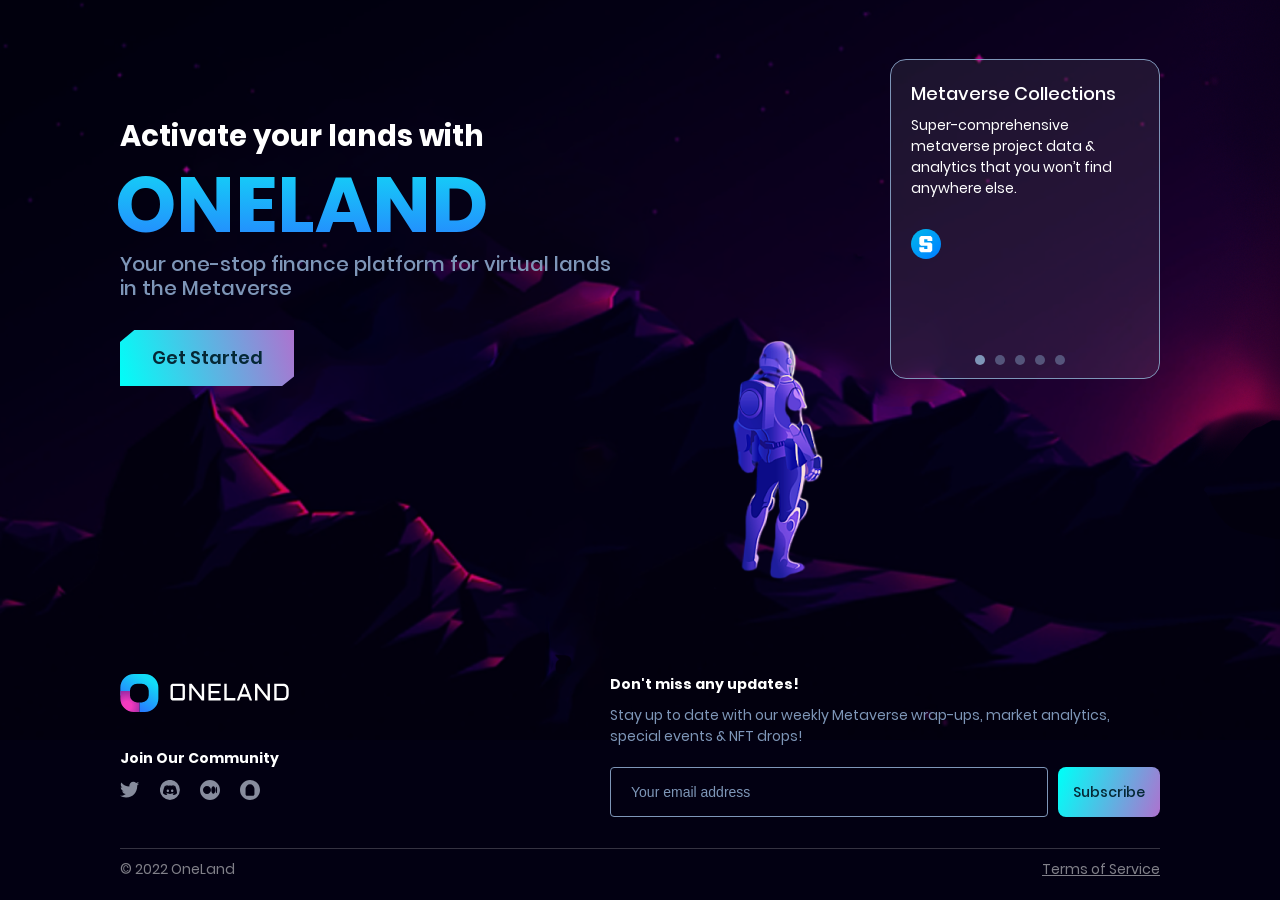
==== commit 488f80ed: "deploy: onelandworld/oneland-home@a9efc1d91da4757a8366ab875371aa9a756432de" ====
--- a/index.html
+++ b/index.html
@@ -1,6 +1,6 @@
-<!DOCTYPE html><html><head><meta charSet="utf-8"/><meta name="viewport" content="width=device-width,user-scalable=no"/><meta name="twitter:card" content="summary_large_image"/><meta content="website" property="og:type"/><meta content="OneLand" property="og:site_name"/><meta content="Providing in-depth Metaverse market and project data, a Land NFT marketplace and Virtual Real Estate Media Hub" property="og:title"/><meta content="https://oneland.world/images/twitter_card.png" property="og:image"/><title>ONELAND</title><meta name="next-head-count" content="8"/><meta name="description" content="One-Stop Land Platform for The Metaverse"/><script async="" src="https://www.googletagmanager.com/gtag/js?id=G-53GM5QS3TE"></script><script>
+<!DOCTYPE html><html><head><meta charSet="utf-8"/><meta name="viewport" content="width=device-width,user-scalable=no"/><meta name="twitter:card" content="summary_large_image"/><meta content="website" property="og:type"/><meta content="OneLand" property="og:site_name"/><meta content="Providing in-depth Metaverse market and project data, a Land NFT marketplace and Virtual Real Estate Media Hub" property="og:title"/><meta content="https://test.oneland.world/images/twitter_card.png" property="og:image"/><title>ONELAND</title><meta name="next-head-count" content="8"/><meta name="description" content="One-Stop Land Platform for The Metaverse"/><script async="" src="https://www.googletagmanager.com/gtag/js?id=G-53GM5QS3TE"></script><script>
                       window.dataLayer = window.dataLayer || [];
                       function gtag(){dataLayer.push(arguments);}
                       gtag('js', new Date());
                       gtag('config', 'G-53GM5QS3TE', {  page_path: window.location.pathname });
-                    </script><script src="https://platform.twitter.com/widgets.js"></script><link rel="preload" href="/_next/static/css/a9a247ccb3dfcb4e.css" as="style"/><link rel="stylesheet" href="/_next/static/css/a9a247ccb3dfcb4e.css" data-n-g=""/><noscript data-n-css=""></noscript><script defer="" nomodule="" src="/_next/static/chunks/polyfills-c67a75d1b6f99dc8.js"></script><script src="/_next/static/chunks/webpack-e286ef7a2d4c96e2.js" defer=""></script><script src="/_next/static/chunks/framework-36098b990598bc0c.js" defer=""></script><script src="/_next/static/chunks/main-a00188b5d49149a0.js" defer=""></script><script src="/_next/static/chunks/pages/_app-6578eeca4785e4cb.js" defer=""></script><script src="/_next/static/chunks/pages/index-bf2d118e84ed1883.js" defer=""></script><script src="/_next/static/yItH7-ezKbSZVuBOQSiZb/_buildManifest.js" defer=""></script><script src="/_next/static/yItH7-ezKbSZVuBOQSiZb/_ssgManifest.js" defer=""></script><style data-styled="" data-styled-version="5.3.3"></style></head><body><div id="__next"><div class="App"></div></div><script id="__NEXT_DATA__" type="application/json">{"props":{"pageProps":{}},"page":"/","query":{},"buildId":"yItH7-ezKbSZVuBOQSiZb","nextExport":true,"autoExport":true,"isFallback":false,"scriptLoader":[]}</script></body></html>+                    </script><script src="https://platform.twitter.com/widgets.js"></script><link rel="preload" href="/_next/static/css/a9a247ccb3dfcb4e.css" as="style"/><link rel="stylesheet" href="/_next/static/css/a9a247ccb3dfcb4e.css" data-n-g=""/><noscript data-n-css=""></noscript><script defer="" nomodule="" src="/_next/static/chunks/polyfills-c67a75d1b6f99dc8.js"></script><script src="/_next/static/chunks/webpack-e286ef7a2d4c96e2.js" defer=""></script><script src="/_next/static/chunks/framework-36098b990598bc0c.js" defer=""></script><script src="/_next/static/chunks/main-a00188b5d49149a0.js" defer=""></script><script src="/_next/static/chunks/pages/_app-64d14ee722ab9e1c.js" defer=""></script><script src="/_next/static/chunks/pages/index-bf2d118e84ed1883.js" defer=""></script><script src="/_next/static/QUK57sZ9IiZrayh2qy81l/_buildManifest.js" defer=""></script><script src="/_next/static/QUK57sZ9IiZrayh2qy81l/_ssgManifest.js" defer=""></script><style data-styled="" data-styled-version="5.3.3"></style></head><body><div id="__next"><div class="App"></div></div><script id="__NEXT_DATA__" type="application/json">{"props":{"pageProps":{}},"page":"/","query":{},"buildId":"QUK57sZ9IiZrayh2qy81l","nextExport":true,"autoExport":true,"isFallback":false,"scriptLoader":[]}</script></body></html>
